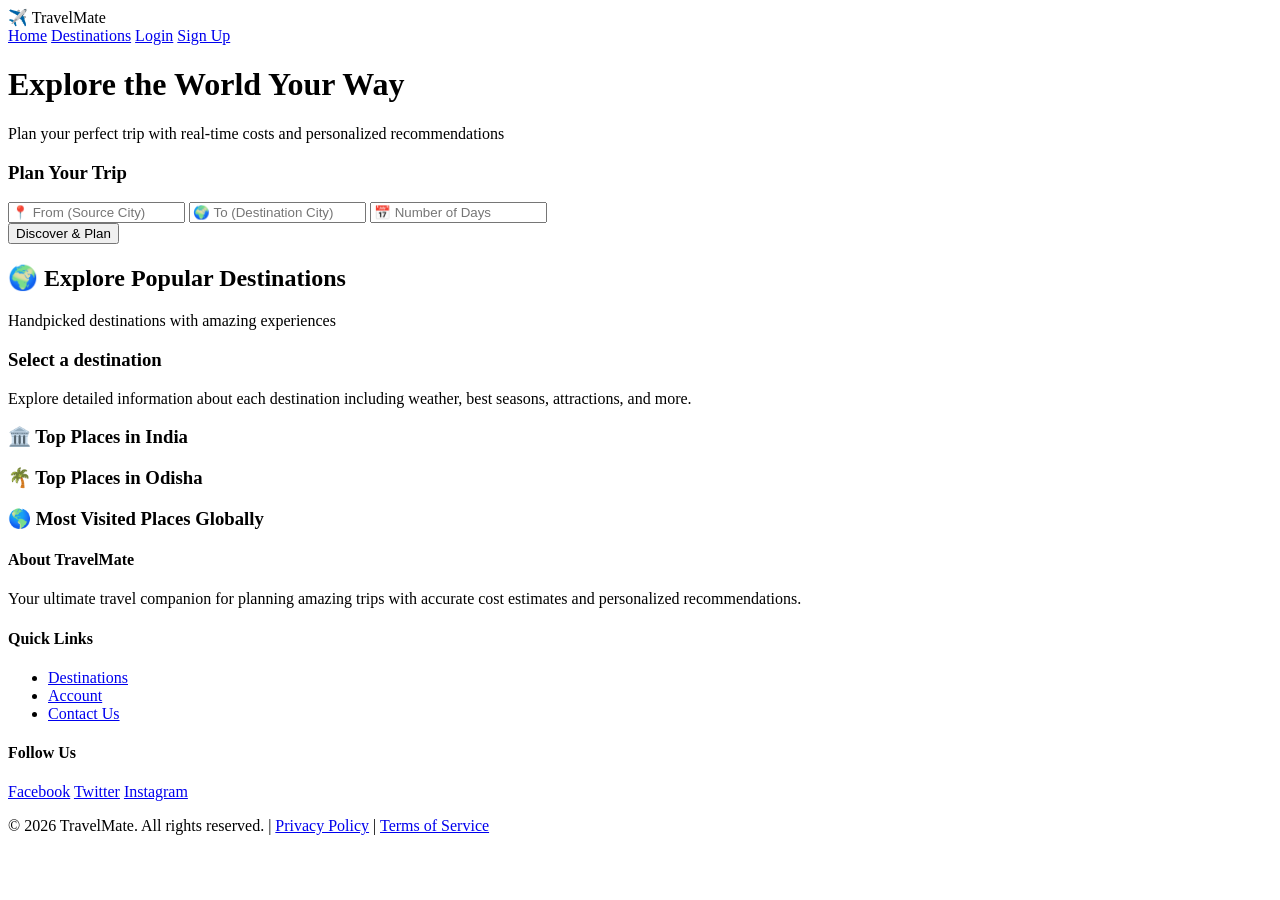
==== index.html @ 3a9f9148 "Saving local changes" ====
<!DOCTYPE html>
<html lang="en">
<head>
    <meta charset="UTF-8">
    <meta name="viewport" content="width=device-width, initial-scale=1.0">
    <title>TravelMate - Discover Your Next Adventure</title>
    <link href="https://fonts.googleapis.com/css2?family=Poppins:wght@300;400;500;600;700&family=Playfair+Display:wght@700&display=swap" rel="stylesheet">
    <link rel="stylesheet" href="static/style.css">
</head>

<body>
<!-- Navigation Bar -->
<nav class="navbar">
    <div class="nav-container">
        <div class="nav-brand">✈️ TravelMate</div>
        <div class="nav-links">
            <a href="index.html" class="nav-link active">Home</a>
            <a href="#destinations" class="nav-link">Destinations</a>
            <a href="login.html" class="nav-link">Login</a>
            <a href="signup.html" class="nav-link signup-btn">Sign Up</a>
        </div>
    </div>
</nav>

<!-- Hero Section with Plan Trip -->
<div class="hero-section">
    <div class="hero-overlay"></div>
    <div class="hero-content">
        <h1 class="hero-title">Explore the World Your Way</h1>
        <p class="hero-subtitle">Plan your perfect trip with real-time costs and personalized recommendations</p>
        
        <div class="plan-trip-card">
            <h3>Plan Your Trip</h3>
            <div class="form-group">
                <input type="text" id="source" placeholder="📍 From (Source City)" class="form-input">
                <input type="text" id="destination" placeholder="🌍 To (Destination City)" class="form-input">
                <input type="number" id="days" min="1" placeholder="📅 Number of Days" class="form-input">
            </div>
            <button type="button" onclick="planTrip()" class="btn btn-primary">Discover & Plan</button>
        </div>
    </div>
</div>

<!-- Destinations Section -->
<div class="destinations-section" id="destinations">
    <div class="section-header">
        <h2 class="section-title">🌍 Explore Popular Destinations</h2>
        <p class="section-subtitle">Handpicked destinations with amazing experiences</p>
    </div>

    <div class="places-wrapper">
        <div class="place-details-panel">
            <h3 id="detail-title">Select a destination</h3>
            <div id="detail-image-container">
                <img id="detail-image" src="" alt="Place Image" style="display:none;">
            </div>
            <div id="detail-description" class="detail-text">
                <p>Explore detailed information about each destination including weather, best seasons, attractions, and more.</p>
            </div>
        </div>
        
        <div class="places-section">
            <div class="category-section">
                <h3>🏛️ Top Places in India</h3>
                <div id="india-container" class="places-grid"></div>
            </div>
            
            <div class="category-section">
                <h3>🌴 Top Places in Odisha</h3>
                <div id="odisha-container" class="places-grid"></div>
            </div>
            
            <div class="category-section">
                <h3>🌎 Most Visited Places Globally</h3>
                <div id="global-container" class="places-grid"></div>
            </div>
        </div>
    </div>
</div>

<!-- Footer -->
<footer class="footer">
    <div class="footer-content">
        <div class="footer-section">
            <h4>About TravelMate</h4>
            <p>Your ultimate travel companion for planning amazing trips with accurate cost estimates and personalized recommendations.</p>
        </div>
        <div class="footer-section">
            <h4>Quick Links</h4>
            <ul>
                <li><a href="#destinations">Destinations</a></li>
                <li><a href="login.html">Account</a></li>
                <li><a href="#">Contact Us</a></li>
            </ul>
        </div>
        <div class="footer-section">
            <h4>Follow Us</h4>
            <div class="social-links">
                <a href="#" class="social-link">Facebook</a>
                <a href="#" class="social-link">Twitter</a>
                <a href="#" class="social-link">Instagram</a>
            </div>
        </div>
    </div>
    <div class="footer-bottom">
        <p>&copy; 2026 TravelMate. All rights reserved. | <a href="#">Privacy Policy</a> | <a href="#">Terms of Service</a></p>
    </div>
</footer>

<script>
function planTrip() {
    const destinationInput = document.getElementById("destination");
    const daysInput = document.getElementById("days");

    const destination = destinationInput.value.trim();
    const days = parseInt(daysInput.value, 10);
    const source = document.getElementById("source").value.trim();

    if (source.length < 3) {
    alert("Please enter a valid source city");
    return;
   }

    // Validation
    if (destination.length < 3) {
        alert("Please enter a valid destination name");
        return;
    }

    if (!isNaN(destination)) {
        alert("Destination cannot be only numbers");
        return;
    }

    if (!/^[a-zA-Z\s]+$/.test(destination)) {
        alert("Destination should contain only letters");
        return;
    }

    if (isNaN(days) || days < 1) {
        alert("Number of days must be at least 1");
        return;
    }
    if (!source || !destination || !days) {
        alert("Please fill all fields");
        return;
    }

    // ✅ SAVE TRIP FIRST (MOST IMPORTANT)
    localStorage.setItem("trip", JSON.stringify({
        source: source,
        destination: destination,
        days: days
    }));

    // ✅ SEND BOTH SOURCE & DESTINATION
    fetch("http://127.0.0.1:5000/api/trip-details", {
        method: "POST",
        headers: { "Content-Type": "application/json" },
        body: JSON.stringify({
            source: source,
            destination: destination
        })
    })
    .then(res => res.json())
    .then(res => {
        if (!res.success) {
            alert(res.message);
            return;
        }

        localStorage.setItem("mapData", JSON.stringify(res.data));
        window.location.href = "results.html";
    })
    .catch(() => alert("Backend not reachable"));
}
</script>

<script src="static/places.js"></script>

</body>
</html>
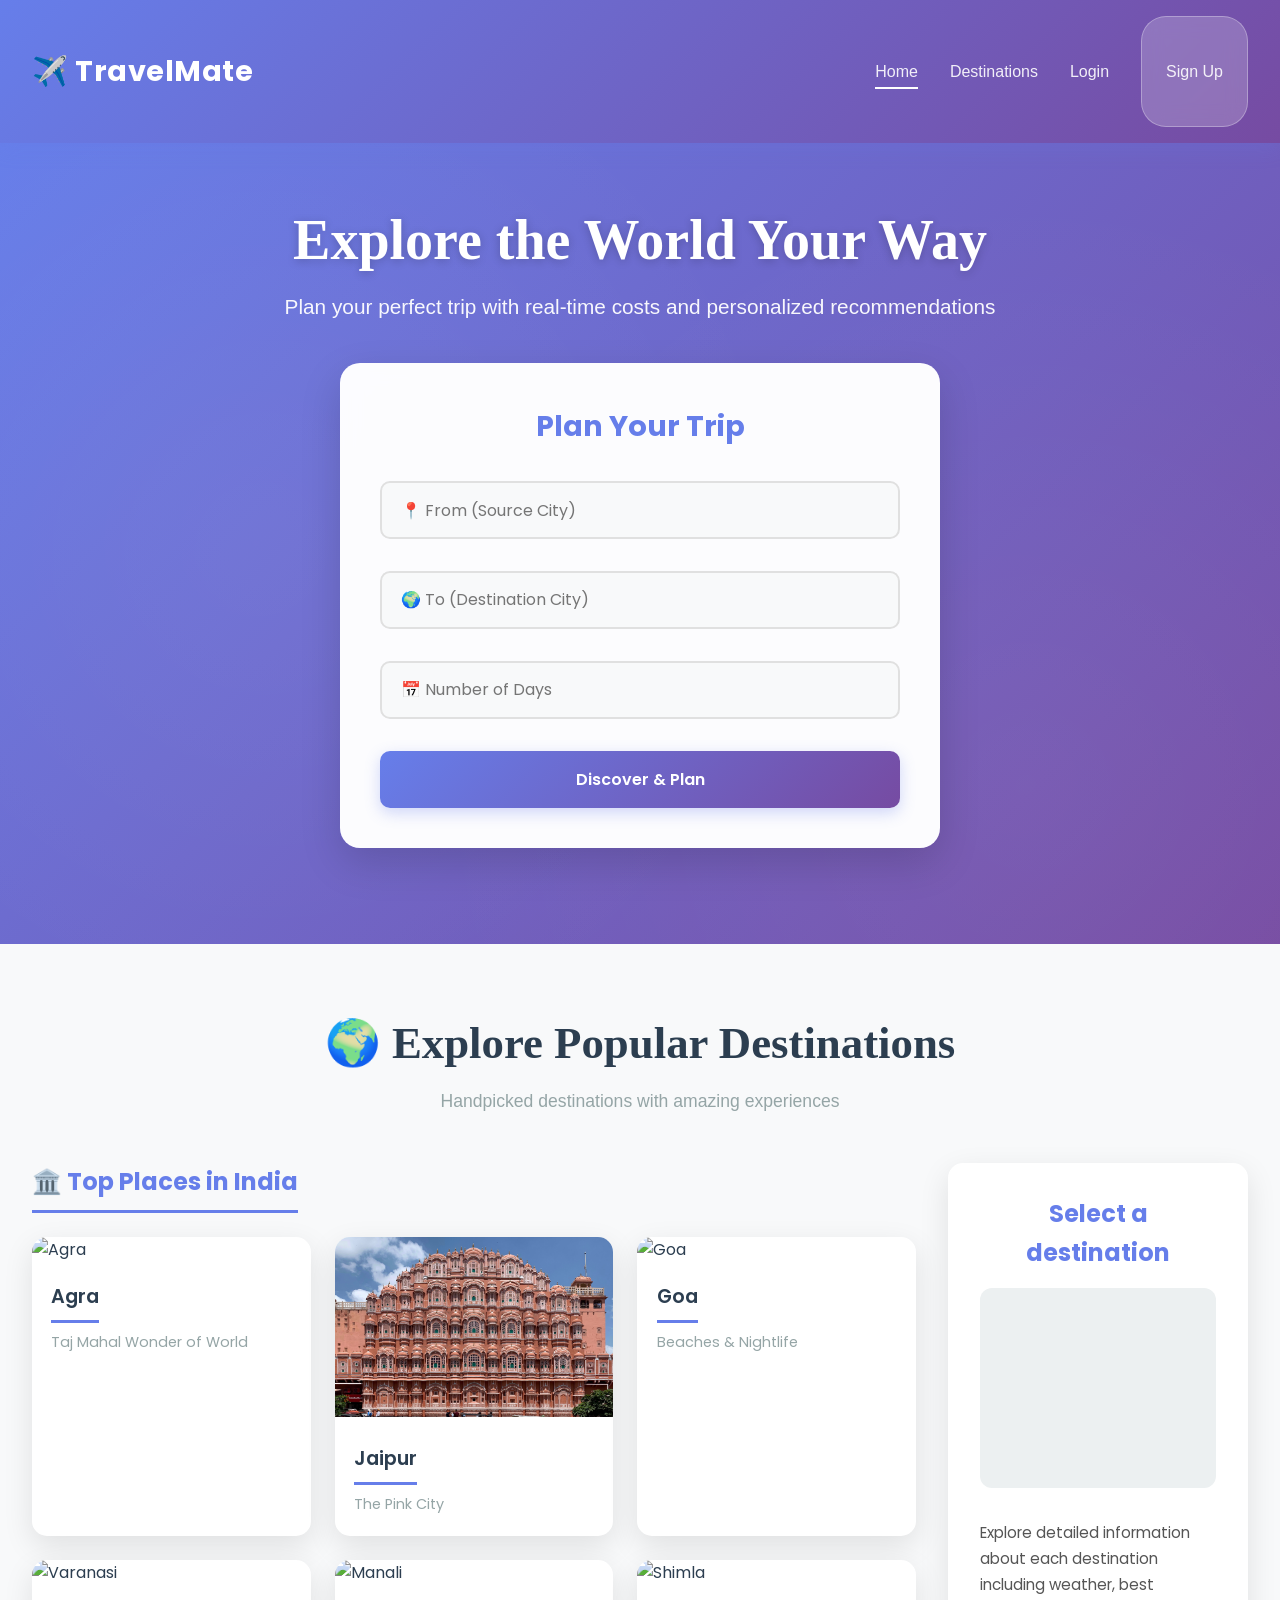
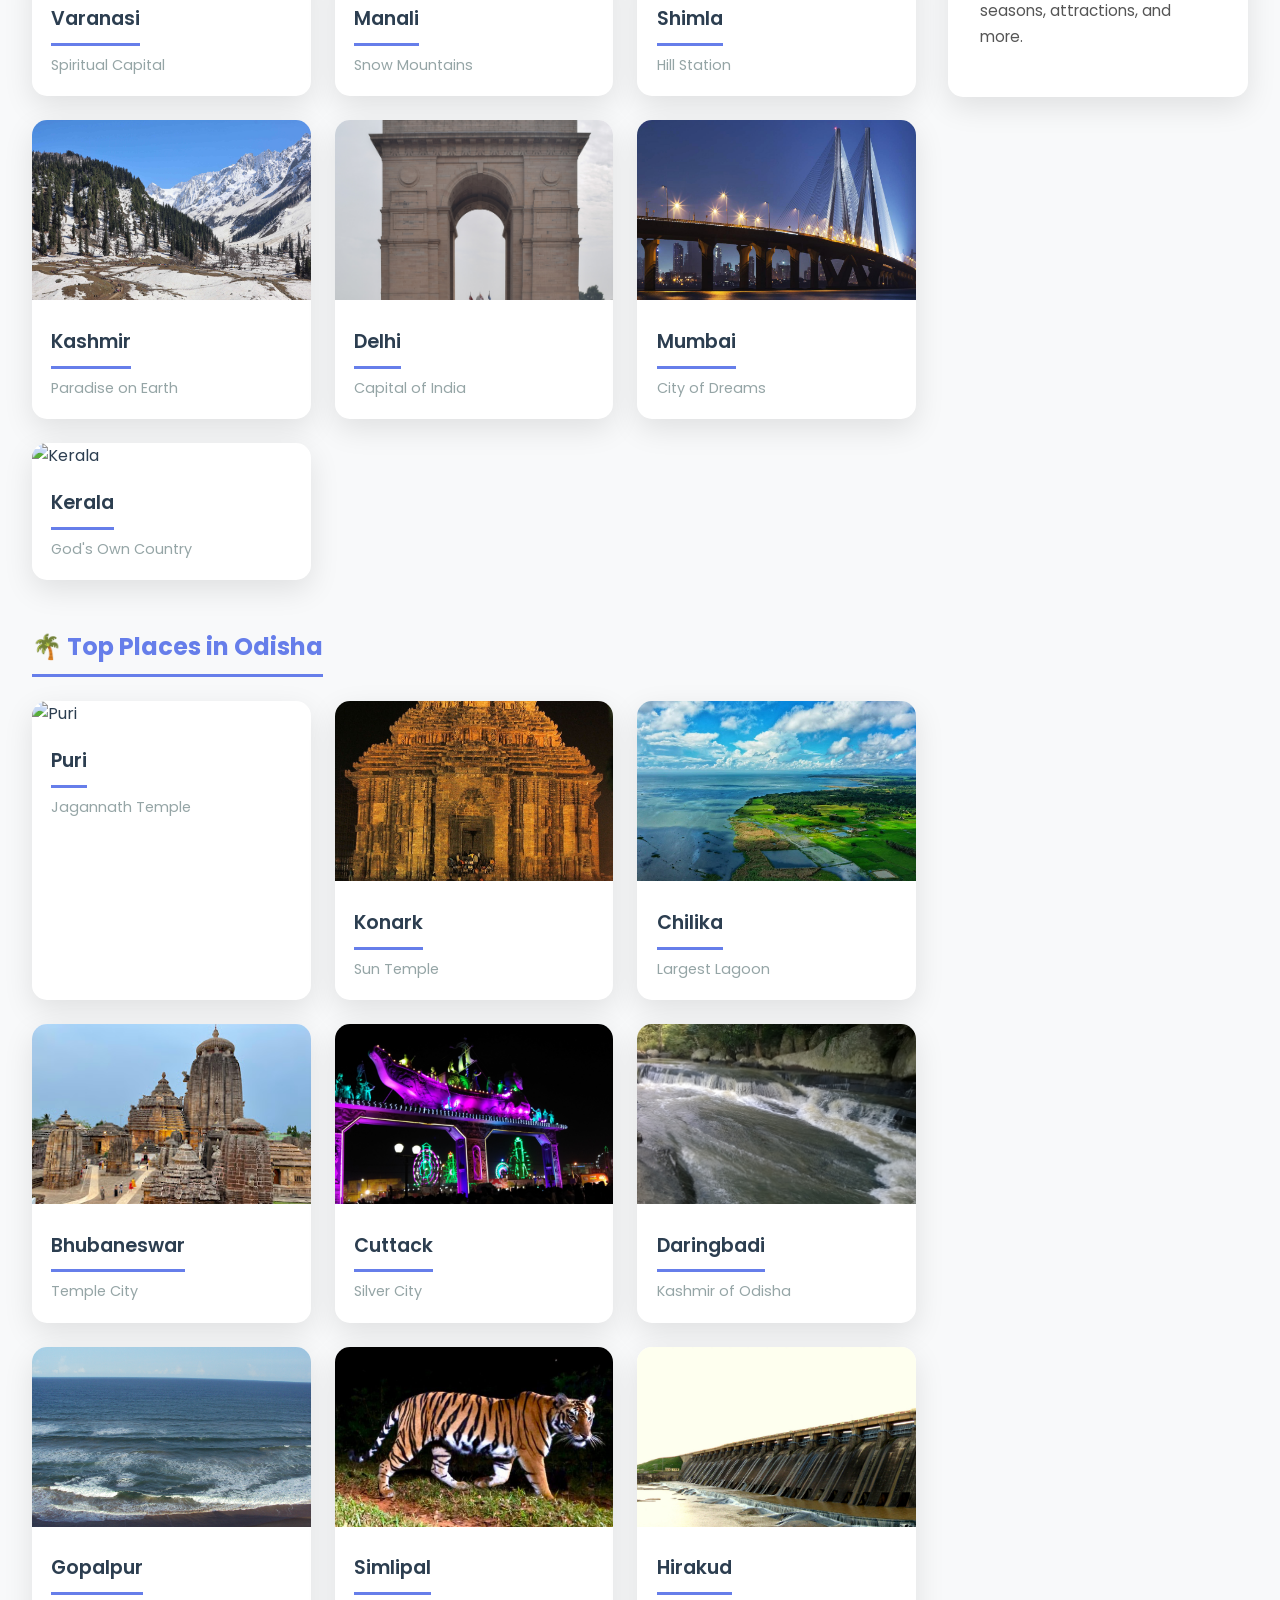
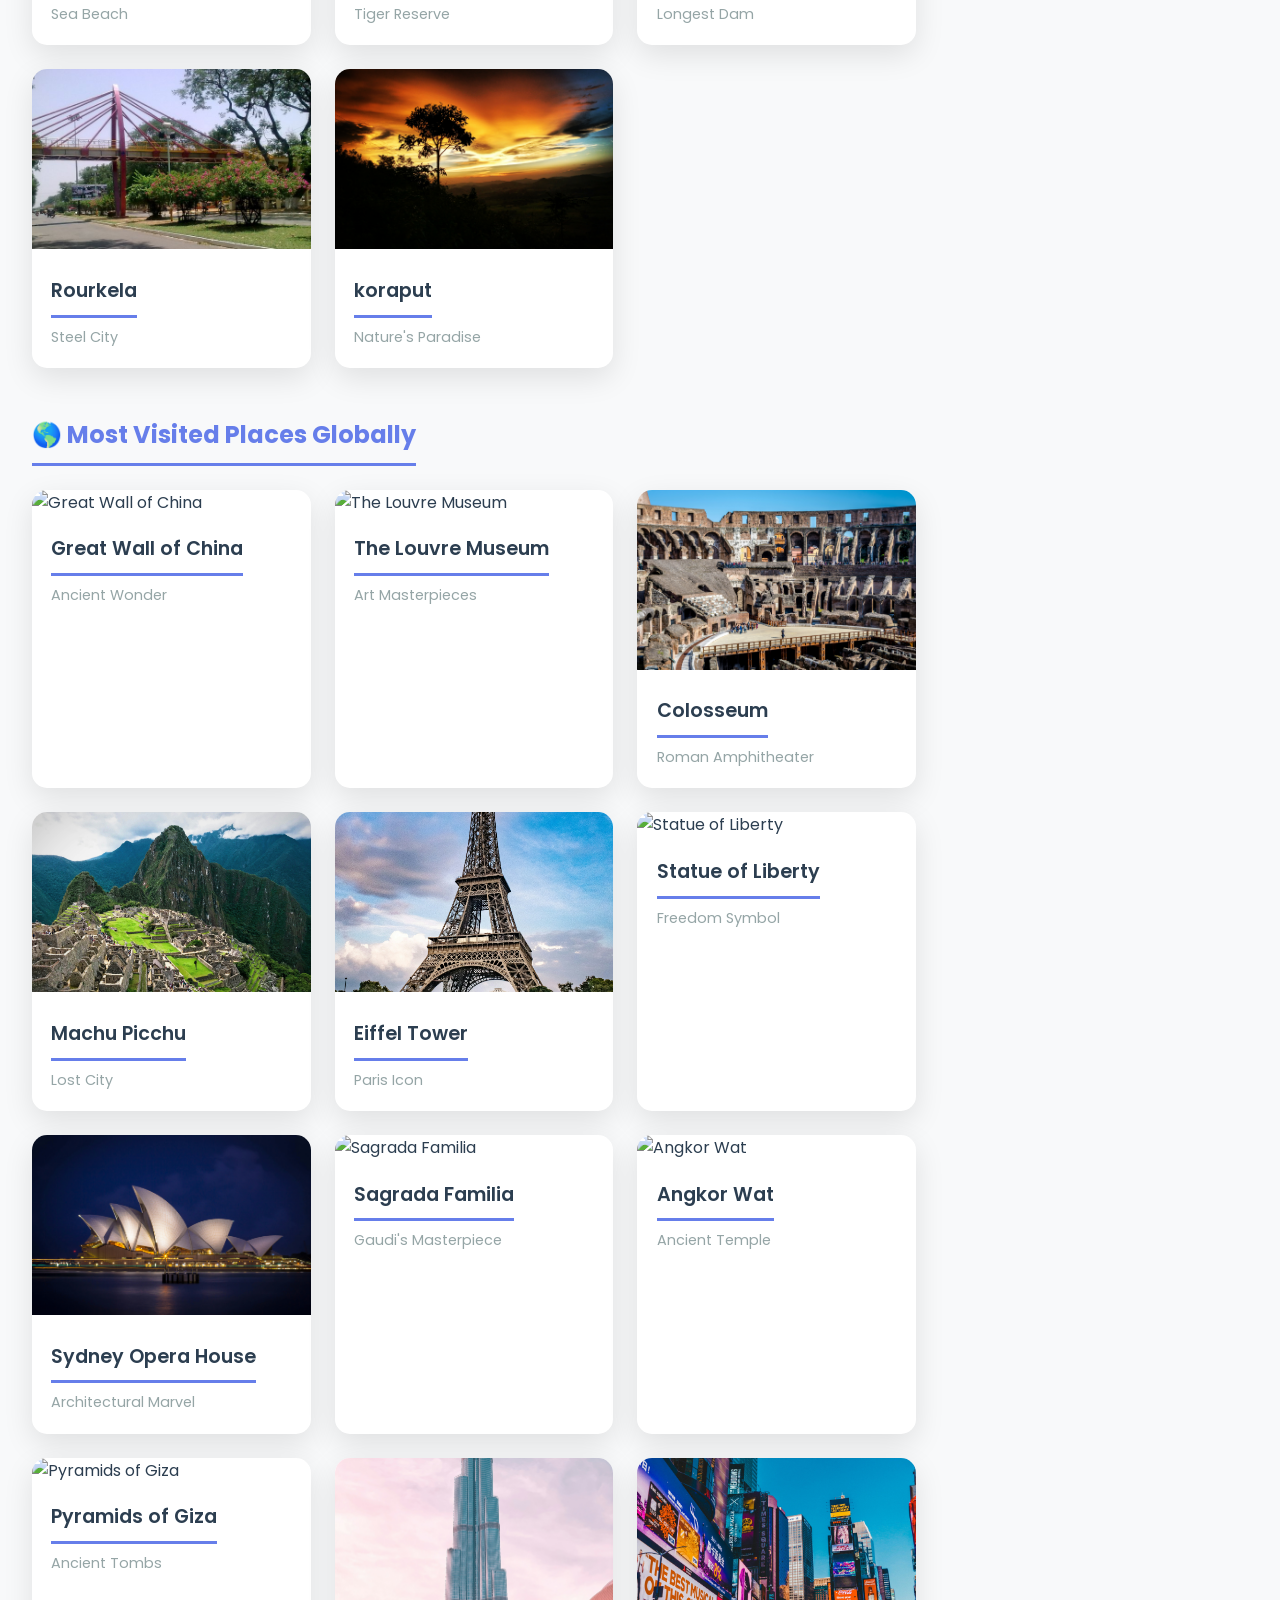
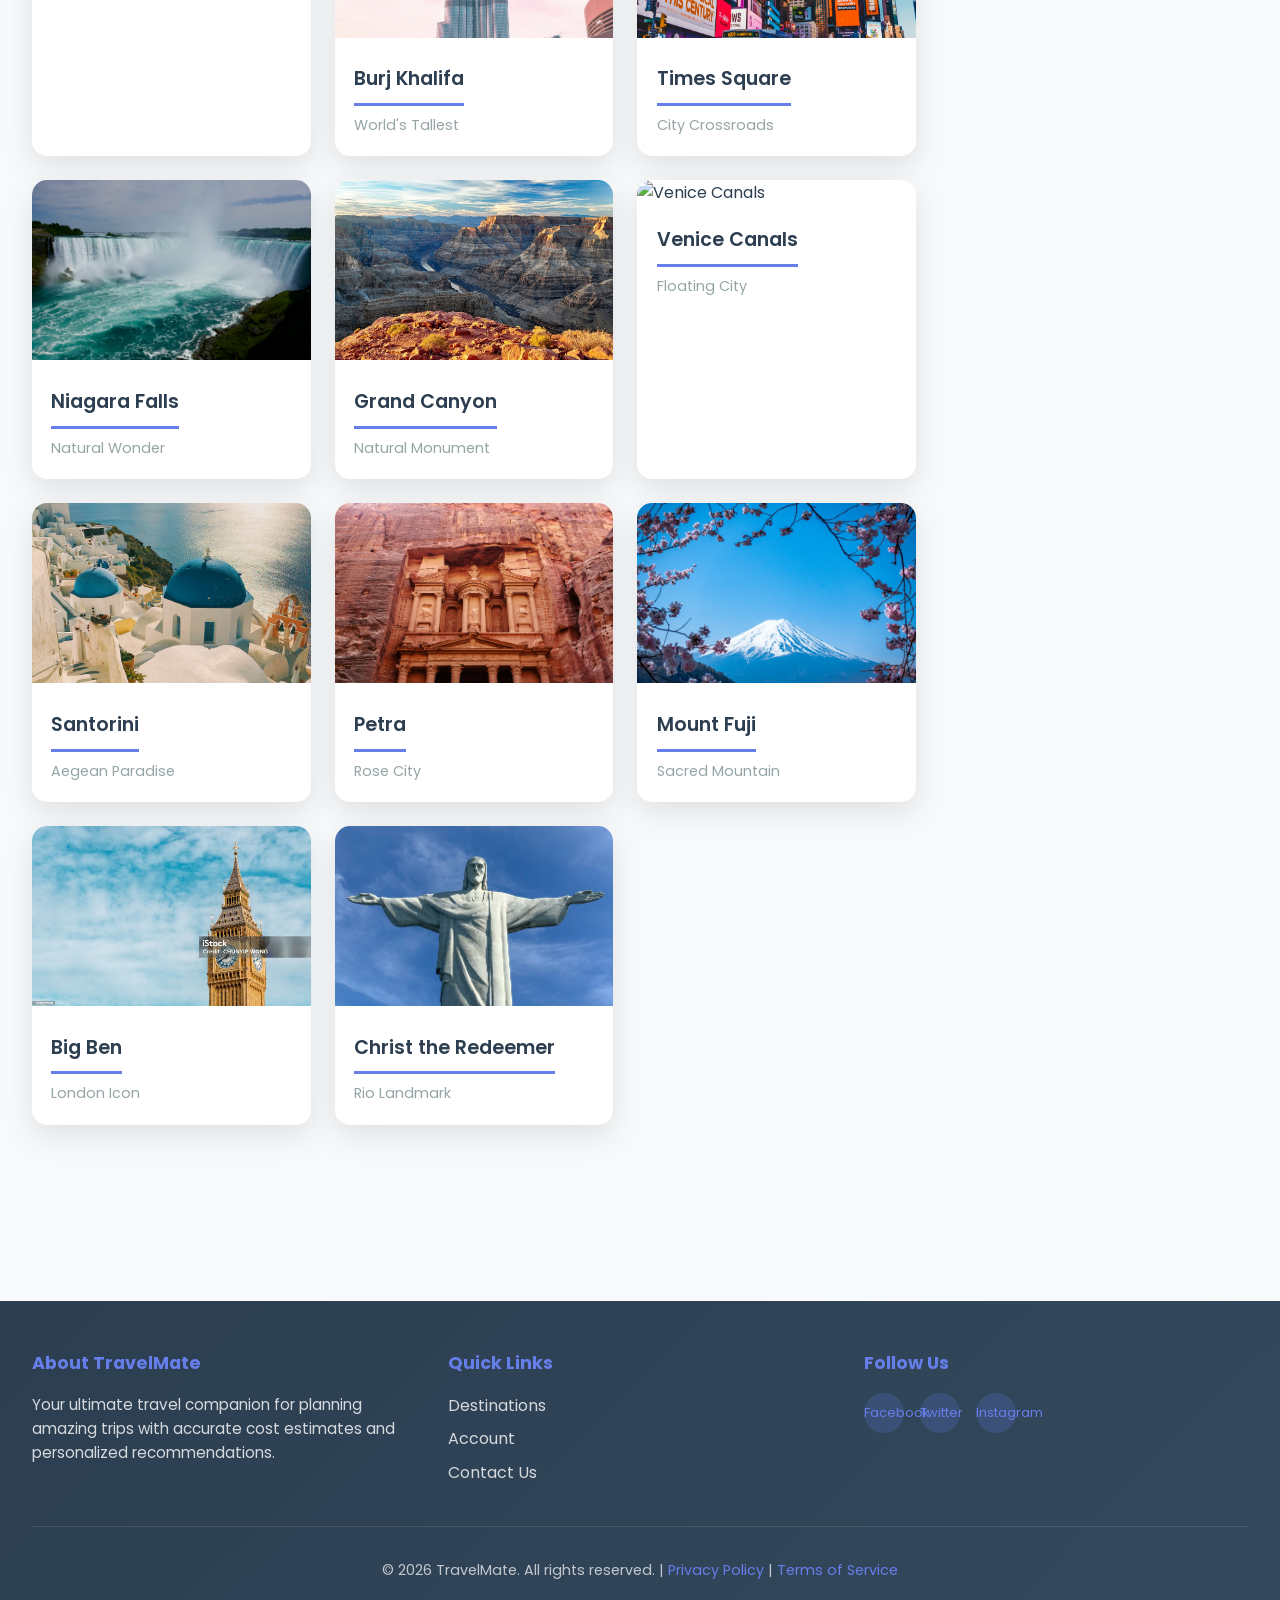
==== commit 4a0e4c9d: "Update API endpoint to use production URL" ====
--- a/index.html
+++ b/index.html
@@ -154,25 +154,26 @@
     }));
 
     // ✅ SEND BOTH SOURCE & DESTINATION
-    fetch("http://127.0.0.1:5000/api/trip-details", {
-        method: "POST",
-        headers: { "Content-Type": "application/json" },
-        body: JSON.stringify({
-            source: source,
-            destination: destination
-        })
+    fetch("https://travel-mate098-2.onrender.com/api/trip-details", {
+    method: "POST",
+    headers: { "Content-Type": "application/json" },
+    body: JSON.stringify({
+        source: source,
+        destination: destination,
+        days: days
     })
-    .then(res => res.json())
-    .then(res => {
-        if (!res.success) {
-            alert(res.message);
-            return;
-        }
+})
+.then(res => res.json())
+.then(res => {
+    if (!res.success) {
+        alert(res.message);
+        return;
+    }
 
-        localStorage.setItem("mapData", JSON.stringify(res.data));
-        window.location.href = "results.html";
-    })
-    .catch(() => alert("Backend not reachable"));
+    localStorage.setItem("mapData", JSON.stringify(res.data));
+    window.location.href = "results.html";
+})
+.catch(() => alert("Backend not reachable"));
 }
 </script>
 
--- a/static/style.css
+++ b/static/style.css
@@ -0,0 +1,1155 @@
+/* LOADING SCREEN */
+
+#loader{
+    position:fixed;
+    top:0;
+    left:0;
+    width:100%;
+    height:100%;
+    background:linear-gradient(135deg,#667eea,#764ba2);
+    display:flex;
+    flex-direction:column;
+    align-items:center;
+    justify-content:center;
+    z-index:9999;
+    color:white;
+    font-family:'Poppins',sans-serif;
+}
+
+#loader h2{
+    margin-top:20px;
+    font-size:28px;
+}
+
+.plane{
+    font-size:60px;
+    animation: fly 1.5s infinite ease-in-out;
+}
+
+@keyframes fly{
+    0%{transform:translateY(0)}
+    50%{transform:translateY(-20px)}
+    100%{transform:translateY(0)}
+}
+
+
+
+
+
+
+
+
+
+
+
+/* ==================== GLOBAL STYLES ==================== */
+* {
+    margin: 0;
+    padding: 0;
+    box-sizing: border-box;
+}
+
+:root {
+    --primary-color: #667eea;
+    --primary-dark: #5568d3;
+    --secondary-color: #764ba2;
+    --success-color: #28a745;
+    --warning-color: #ffc107;
+    --danger-color: #e74c3c;
+    --dark: #2c3e50;
+    --gray: #95a5a6;
+    --light-gray: #ecf0f1;
+    --white: #ffffff;
+    --shadow: 0 10px 30px rgba(0, 0, 0, 0.1);
+    --shadow-hover: 0 15px 40px rgba(0, 0, 0, 0.15);
+}
+
+body {
+    font-family: 'Poppins', sans-serif;
+    background-color: #f8f9fa;
+    color: #2c3e50;
+    line-height: 1.6;
+    overflow-x: hidden;
+}
+
+html {
+    scroll-behavior: smooth;
+}
+
+/* ==================== NAVIGATION BAR ==================== */
+.navbar {
+    background: linear-gradient(135deg, #667eea 0%, #764ba2 100%);
+    padding: 1rem 0;
+    position: sticky;
+    top: 0;
+    z-index: 1000;
+    box-shadow: 0 5px 20px rgba(102, 126, 234, 0.2);
+}
+
+.nav-container {
+    max-width: 1400px;
+    margin: 0 auto;
+    padding: 0 2rem;
+    display: flex;
+    justify-content: space-between;
+    align-items: center;
+}
+
+.nav-brand {
+    font-size: 1.8rem;
+    font-weight: 700;
+    color: white;
+    letter-spacing: 0.5px;
+}
+
+.nav-links {
+    display: flex;
+    gap: 2rem;
+    align-items: center;
+}
+
+.nav-link {
+    color: rgba(255, 255, 255, 0.9);
+    text-decoration: none;
+    font-weight: 500;
+    transition: all 0.3s ease;
+    position: relative;
+}
+
+.nav-link:hover {
+    color: white;
+    transform: translateY(-2px);
+}
+
+.nav-link.active::after {
+    content: '';
+    position: absolute;
+    bottom: -5px;
+    left: 0;
+    right: 0;
+    height: 2px;
+    background: white;
+}
+
+.signup-btn {
+    background: rgba(255, 255, 255, 0.2);
+    padding: 2.6rem 1.5rem;
+    border-radius: 25px;
+    border: 1px solid rgba(255, 255, 255, 0.3);
+    backdrop-filter: blur(10px);
+}
+
+.signup-btn:hover {
+    background: rgba(255, 255, 255, 0.3);
+}
+
+/* ==================== HERO SECTION ==================== */
+.hero-section {
+    background: linear-gradient(135deg, #667eea 0%, #764ba2 100%);
+    min-height: 600px;
+    display: flex;
+    align-items: center;
+    justify-content: center;
+    position: relative;
+    overflow: hidden;
+    color: white;
+    padding: 4rem 2rem;
+}
+
+.hero-overlay {
+    position: absolute;
+    top: 0;
+    left: 0;
+    right: 0;
+    bottom: 0;
+    background: 
+        radial-gradient(circle at 20% 50%, rgba(255, 255, 255, 0.05) 0%, transparent 50%),
+        radial-gradient(circle at 80% 80%, rgba(255, 255, 255, 0.05) 0%, transparent 50%);
+    pointer-events: none;
+}
+
+.hero-content {
+    text-align: center;
+    max-width: 900px;
+    z-index: 2;
+    animation: fadeInUp 0.8s ease;
+}
+
+@keyframes fadeInUp {
+    from {
+        opacity: 0;
+        transform: translateY(30px);
+    }
+    to {
+        opacity: 1;
+        transform: translateY(0);
+    }
+}
+
+.hero-title {
+    font-family: 'Playfair Display', serif;
+    font-size: 3.5rem;
+    font-weight: 700;
+    margin-bottom: 1rem;
+    text-shadow: 0 2px 10px rgba(0, 0, 0, 0.2);
+    line-height: 1.2;
+}
+
+.hero-subtitle {
+    font-size: 1.3rem;
+    margin-bottom: 2.5rem;
+    opacity: 0.95;
+    font-weight: 300;
+}
+
+/* ==================== PLAN TRIP CARD ==================== */
+.plan-trip-card {
+    background: rgba(255, 255, 255, 0.98);
+    backdrop-filter: blur(10px);
+    border-radius: 20px;
+    padding: 2.5rem;
+    box-shadow: var(--shadow-hover);
+    max-width: 600px;
+    margin: 2rem auto;
+    animation: slideUp 0.6s ease 0.2s both;
+}
+
+@keyframes slideUp {
+    from {
+        opacity: 0;
+        transform: translateY(20px);
+    }
+    to {
+        opacity: 1;
+        transform: translateY(0);
+    }
+}
+
+.plan-trip-card h3 {
+    color: var(--primary-color);
+    font-size: 1.8rem;
+    margin-bottom: 1.5rem;
+    text-align: center;
+}
+
+.form-group {
+    display: flex;
+    flex-direction: column;
+    gap: 1rem;
+    margin-bottom: 1.5rem;
+}
+
+.form-input {
+    width: 100%;
+    padding: 0.9rem 1.2rem;
+    border: 2px solid #e0e0e0;
+    border-radius: 10px;
+    font-size: 1rem;
+    font-family: 'Poppins', sans-serif;
+    transition: all 0.3s ease;
+    background: #f8f9fa;
+}
+
+.form-input:focus {
+    outline: none;
+    border-color: var(--primary-color);
+    background: white;
+    box-shadow: 0 0 0 3px rgba(102, 126, 234, 0.1);
+}
+
+/* ==================== BUTTONS ==================== */
+.btn {
+    padding: 1rem 2rem;
+    border: none;
+    border-radius: 10px;
+    font-size: 1rem;
+    font-weight: 600;
+    cursor: pointer;
+    transition: all 0.3s ease;
+    font-family: 'Poppins', sans-serif;
+    display: inline-block;
+    text-decoration: none;
+    text-align: center;
+    width: 100%;
+}
+
+.btn-primary {
+    background: linear-gradient(135deg, var(--primary-color) 0%, var(--secondary-color) 100%);
+    color: white;
+    box-shadow: 0 5px 15px rgba(102, 126, 234, 0.3);
+}
+
+.btn-primary:hover {
+    transform: translateY(-3px);
+    box-shadow: 0 10px 25px rgba(102, 126, 234, 0.4);
+}
+
+.btn-primary:active {
+    transform: translateY(-1px);
+}
+
+.btn-secondary {
+    background: white;
+    color: var(--primary-color);
+    border: 2px solid var(--primary-color);
+}
+
+.btn-secondary:hover {
+    background: var(--primary-color);
+    color: white;
+}
+
+/* ==================== DESTINATIONS SECTION ==================== */
+.destinations-section {
+    max-width: 1400px;
+    margin: 0 auto;
+    padding: 4rem 2rem;
+}
+
+.section-header {
+    text-align: center;
+    margin-bottom: 3rem;
+}
+
+.section-title {
+    font-family: 'Playfair Display', serif;
+    font-size: 2.8rem;
+    color: var(--dark);
+    margin-bottom: 0.5rem;
+}
+
+.section-subtitle {
+    font-size: 1.1rem;
+    color: var(--gray);
+    font-weight: 300;
+}
+
+.places-wrapper {
+    display: flex;
+    gap: 2rem;
+    flex-direction: row-reverse;
+}
+
+.places-section {
+    flex: 1;
+}
+
+.category-section {
+    margin-bottom: 3rem;
+}
+
+.category-section h3 {
+    color: var(--primary-color);
+    font-size: 1.5rem;
+    margin-bottom: 1.5rem;
+    padding-bottom: 0.5rem;
+    border-bottom: 3px solid var(--primary-color);
+    display: inline-block;
+}
+
+/* ==================== PLACES GRID ==================== */
+.places-grid {
+    display: grid;
+    grid-template-columns: repeat(auto-fill, minmax(250px, 1fr));
+    gap: 1.5rem;
+    margin-bottom: 2rem;
+}
+
+.place-card {
+    background: white;
+    border-radius: 15px;
+    overflow: hidden;
+    cursor: pointer;
+    box-shadow: var(--shadow);
+    transition: all 0.3s ease;
+    transform: translateZ(0);
+    position: relative;
+}
+
+.place-card:hover {
+    transform: translateY(-8px) scale(1.02);
+    box-shadow: var(--shadow-hover);
+}
+
+.place-card img {
+    width: 100%;
+    height: 180px;
+    object-fit: cover;
+    transition: transform 0.3s ease;
+}
+
+.place-card:hover img {
+    transform: scale(1.1);
+}
+
+.place-info {
+    padding: 1.2rem;
+}
+
+.place-info h3 {
+    margin: 0;
+    font-size: 1.2rem;
+    color: var(--dark);
+    font-weight: 600;
+}
+
+.place-info p {
+    margin: 0.5rem 0 0;
+    color: var(--gray);
+    font-size: 0.9rem;
+}
+
+.place-card.active {
+    border: 3px solid var(--primary-color);
+    box-shadow: 0 0 0 4px rgba(102, 126, 234, 0.2), var(--shadow-hover);
+}
+
+/* ==================== PLACE DETAILS PANEL ==================== */
+.place-details-panel {
+    flex: 0 0 300px;
+    background: white;
+    border-radius: 15px;
+    padding: 2rem;
+    box-shadow: var(--shadow);
+    height: fit-content;
+    position: sticky;
+    top: 100px;
+}
+
+.place-details-panel h3 {
+    margin-top: 0;
+    color: var(--primary-color);
+    font-size: 1.5rem;
+    text-align: center;
+    margin-bottom: 1rem;
+}
+
+#detail-image-container {
+    width: 100%;
+    height: 200px;
+    margin: 1rem 0;
+    border-radius: 12px;
+    overflow: hidden;
+    background: var(--light-gray);
+}
+
+#detail-image {
+    width: 100%;
+    height: 100%;
+    object-fit: cover;
+}
+
+.detail-text {
+    color: #555;
+    line-height: 1.7;
+    font-size: 0.95rem;
+    max-height: 350px;
+    overflow-y: auto;
+}
+
+.detail-text p {
+    margin: 1rem 0;
+}
+
+/* ==================== FORM STYLING ==================== */
+input, select, button {
+    font-family: 'Poppins', sans-serif;
+}
+
+input, select {
+    padding: 0.9rem 1.2rem;
+    border: 2px solid #e0e0e0;
+    border-radius: 10px;
+    font-size: 0.95rem;
+    transition: all 0.3s ease;
+    background: white;
+    width: 100%;
+    margin: 0.5rem 0;
+}
+
+input:focus, select:focus {
+    outline: none;
+    border-color: var(--primary-color);
+    box-shadow: 0 0 0 3px rgba(102, 126, 234, 0.1);
+}
+
+/* ==================== ACCOMMODATION SELECTOR ==================== */
+.accommodation-selector {
+    background: linear-gradient(135deg, rgba(102, 126, 234, 0.08), rgba(118, 75, 162, 0.08));
+    padding: 2rem;
+    border-radius: 15px;
+    margin: 2rem 0;
+    border: 2px solid rgba(102, 126, 234, 0.2);
+}
+
+.accommodation-selector h3 {
+    margin-top: 0;
+    color: var(--dark);
+    font-size: 1.3rem;
+    margin-bottom: 1.5rem;
+}
+
+.button-group {
+    display: flex;
+    gap: 1rem;
+    flex-wrap: wrap;
+}
+
+.accom-btn {
+    padding: 1rem 1.5rem;
+    border: 2px solid #ddd;
+    border-radius: 10px;
+    background: white;
+    color: var(--dark);
+    font-size: 0.95rem;
+    font-weight: 600;
+    cursor: pointer;
+    transition: all 0.3s ease;
+    flex: 1;
+    min-width: 120px;
+}
+
+.accom-btn:hover {
+    transform: translateY(-2px);
+    box-shadow: 0 5px 15px rgba(0, 0, 0, 0.1);
+}
+
+.accom-btn[data-type="budget"] {
+    border-color: var(--success-color);
+    color: var(--success-color);
+}
+
+.accom-btn[data-type="medium"] {
+    border-color: var(--warning-color);
+    color: var(--warning-color);
+}
+
+.accom-btn[data-type="luxury"] {
+    border-color: var(--danger-color);
+    color: var(--danger-color);
+}
+
+.accom-btn.active {
+    transform: translateY(-2px) scale(1.05);
+    box-shadow: 0 8px 20px rgba(0, 0, 0, 0.15);
+}
+
+.accom-btn[data-type="budget"].active {
+    background: var(--success-color);
+    color: white;
+    border-color: var(--success-color);
+}
+
+.accom-btn[data-type="medium"].active {
+    background: var(--warning-color);
+    color: white;
+    border-color: var(--warning-color);
+}
+
+.accom-btn[data-type="luxury"].active {
+    background: var(--danger-color);
+    color: white;
+    border-color: var(--danger-color);
+}
+
+/* ==================== TRIP DATA ==================== */
+#tripData {
+    background: linear-gradient(135deg, rgba(102, 126, 234, 0.08), rgba(118, 75, 162, 0.08));
+    border-left: 5px solid var(--primary-color);
+    padding: 2rem;
+    border-radius: 12px;
+    margin: 2rem 0;
+    line-height: 1.8;
+    font-size: 0.95rem;
+    color: var(--dark);
+}
+
+#tripData b {
+    color: var(--primary-color);
+    font-weight: 600;
+}
+
+#tripData hr {
+    border: none;
+    border-top: 1px solid rgba(0, 0, 0, 0.1);
+    margin: 1.5rem 0;
+}
+
+/* ==================== COST CATEGORY CARDS ==================== */
+.cost-category {
+    background: white;
+    border: 2px solid #e0e0e0;
+    border-radius: 12px;
+    padding: 1.5rem;
+    margin: 1rem 0;
+    transition: all 0.3s ease;
+}
+
+.cost-category:hover {
+    border-color: var(--primary-color);
+    box-shadow: var(--shadow);
+}
+
+.cost-category.budget {
+    border-left: 5px solid var(--success-color);
+}
+
+.cost-category.medium {
+    border-left: 5px solid var(--warning-color);
+}
+
+.cost-category.luxury {
+    border-left: 5px solid var(--danger-color);
+}
+
+/* ==================== HOTEL CARDS ==================== */
+.hotel-card {
+    background: white;
+    padding: 1.5rem;
+    margin: 1rem 0;
+    border-radius: 12px;
+    box-shadow: var(--shadow);
+    transition: all 0.3s ease;
+}
+
+.hotel-card:hover {
+    box-shadow: var(--shadow-hover);
+    transform: translateY(-3px);
+}
+
+.book-hotel-btn {
+    margin-top: 1rem;
+    padding: 0.8rem 1.2rem;
+    border: none;
+    background: linear-gradient(135deg, var(--warning-color) 0%, #ff9800 100%);
+    color: white;
+    border-radius: 8px;
+    cursor: pointer;
+    font-weight: 600;
+    transition: all 0.3s ease;
+    width: 100%;
+}
+
+.book-hotel-btn:hover {
+    transform: translateY(-2px);
+    box-shadow: 0 5px 15px rgba(255, 165, 0, 0.3);
+}
+
+/* ==================== BOOKING BUTTONS ==================== */
+.book-btn {
+    display: flex;
+    align-items: center;
+    gap: 0.8rem;
+    padding: 0.9rem 1.2rem;
+    border-radius: 10px;
+    color: white;
+    border: none;
+    cursor: pointer;
+    font-weight: 600;
+    transition: all 0.3s ease;
+    box-shadow: 0 4px 15px rgba(0, 0, 0, 0.2);
+}
+
+.book-btn img {
+    width: 24px;
+    height: 24px;
+}
+
+.irctc {
+    background: linear-gradient(135deg, #003366 0%, #2d5f96 100%);
+}
+
+.redbus {
+    background: linear-gradient(135deg, #1a1a1a 0%, #404040 100%);
+}
+
+.ixigo {
+    background: linear-gradient(135deg, #ff6f00 0%, #ff9500 100%);
+}
+
+.book-btn:hover {
+    transform: translateY(-4px);
+    box-shadow: 0 8px 25px rgba(0, 0, 0, 0.25);
+}
+
+.book-btn:active {
+    transform: translateY(-1px);
+}
+
+/* ==================== LOGIN & SIGNUP STYLING ==================== */
+body.login-page {
+    background:
+        linear-gradient(135deg, rgba(102, 126, 234, 0.8), rgba(118, 75, 162, 0.8)),
+        url("/static/images/mountain.jpg.png");
+        body.login-page {
+    display: flex;
+    justify-content: center;
+    align-items: center;
+    min-height: 100vh;
+}
+
+body.login-page .container {
+    width: 100%;
+    max-width: 450px;
+    padding: 3rem;
+    border-radius: 20px;
+    background: white;
+    box-shadow: 0 20px 40px rgba(0,0,0,0.08);
+}    
+}
+
+
+
+@keyframes popIn {
+    from {
+        opacity: 0;
+        transform: scale(0.95);
+    }
+    to {
+        opacity: 1;
+        transform: scale(1);
+    }
+}
+
+body.login-page .container h2 {
+    color: var(--primary-color);
+    margin-bottom: 2rem;
+    font-size: 1.8rem;
+    text-align: center;
+}
+
+body.login-page input {
+    background: #f8f9fa;
+    border: 2px solid #e0e0e0;
+    color: var(--dark);
+    width: 100%;
+    padding: 0.9rem 1.2rem;
+    margin: 0.8rem 0;
+    border-radius: 10px;
+    font-size: 0.95rem;
+}
+
+body.login-page input::placeholder {
+    color: #bbb;
+}
+
+body.login-page input:focus {
+    outline: none;
+    border-color: var(--primary-color);
+    background: white;
+    box-shadow: 0 0 0 3px rgba(102, 126, 234, 0.1);
+}
+
+body.login-page button {
+    background: linear-gradient(135deg, var(--primary-color) 0%, var(--secondary-color) 100%);
+    color: white;
+    margin-top: 1rem;
+    width: 100%;
+    padding: 1rem;
+    border: none;
+    border-radius: 10px;
+    font-weight: 600;
+    cursor: pointer;
+}
+
+body.login-page button:hover {
+    transform: translateY(-2px);
+    box-shadow: 0 10px 25px rgba(102, 126, 234, 0.3);
+}
+
+body.login-page p {
+    color: #666;
+    margin: 1.5rem 0;
+    text-align: center;
+}
+
+body.login-page a {
+    color: var(--primary-color);
+    text-decoration: none;
+    font-weight: 600;
+}
+
+body.login-page a:hover {
+    text-decoration: underline;
+}
+
+body.login-page select {
+    width: 100%;
+    padding: 0.9rem 1.2rem;
+    margin: 0.8rem 0;
+    border: 2px solid #e0e0e0;
+    border-radius: 10px;
+    background: #f8f9fa;
+    color: var(--dark);
+}
+
+body.login-page select:focus {
+    outline: none;
+    border-color: var(--primary-color);
+    background: white;
+}
+
+body.login-page small {
+    display: block;
+    color: #888;
+    font-size: 0.85rem;
+    margin: 0.5rem 0 1rem;
+    text-align: center;
+}
+
+/* ==================== RECEIPT STYLING ==================== */
+.receipt-card {
+    background: linear-gradient(135deg, #f8f9fa 0%, #fff 100%);
+    padding: 2rem;
+    border-radius: 12px;
+    border-left: 5px solid var(--primary-color);
+    text-align: left;
+    margin: 2rem 0;
+    box-shadow: var(--shadow);
+}
+
+/* ==================== LOGOUT BUTTON ==================== */
+.logout-container {
+    position: fixed;
+    top: 100px;
+    right: 2rem;
+    z-index: 999;
+}
+
+.logout-btn {
+    background: linear-gradient(135deg, var(--danger-color) 0%, #c82333 100%);
+    color: white;
+    border: none;
+    padding: 0.8rem 1.5rem;
+    border-radius: 25px;
+    font-size: 0.95rem;
+    cursor: pointer;
+    font-weight: 600;
+    transition: all 0.3s ease;
+    box-shadow: 0 4px 15px rgba(231, 76, 60, 0.3);
+}
+
+.logout-btn:hover {
+    transform: translateY(-2px);
+    box-shadow: 0 8px 20px rgba(231, 76, 60, 0.4);
+}
+
+/* ==================== FOOTER ==================== */
+.footer {
+    background: linear-gradient(135deg, #2c3e50 0%, #34495e 100%);
+    color: white;
+    padding: 3rem 2rem 0;
+    margin-top: 4rem;
+}
+
+.footer-content {
+    max-width: 1400px;
+    margin: 0 auto;
+    display: grid;
+    grid-template-columns: repeat(auto-fit, minmax(280px, 1fr));
+    gap: 2rem;
+    padding-bottom: 2rem;
+}
+
+.footer-section h4 {
+    margin-bottom: 1rem;
+    font-size: 1.1rem;
+    color: var(--primary-color);
+}
+
+.footer-section p {
+    color: rgba(255, 255, 255, 0.8);
+    line-height: 1.6;
+    font-size: 0.95rem;
+}
+
+.footer-section ul {
+    list-style: none;
+}
+
+.footer-section ul li {
+    margin: 0.5rem 0;
+}
+
+.footer-section ul a {
+    color: rgba(255, 255, 255, 0.8);
+    text-decoration: none;
+    transition: all 0.3s ease;
+}
+
+.footer-section ul a:hover {
+    color: white;
+    margin-left: 5px;
+}
+
+.social-links {
+    display: flex;
+    gap: 1rem;
+}
+
+.social-link {
+    display: inline-block;
+    width: 40px;
+    height: 40px;
+    background: rgba(102, 126, 234, 0.2);
+    border-radius: 50%;
+    text-align: center;
+    line-height: 40px;
+    color: var(--primary-color);
+    text-decoration: none;
+    transition: all 0.3s ease;
+    font-size: 0.8rem;
+    padding: 0;
+}
+
+.social-link:hover {
+    background: var(--primary-color);
+    color: white;
+    transform: translateY(-3px);
+}
+
+.footer-bottom {
+    text-align: center;
+    padding: 2rem 0;
+    border-top: 1px solid rgba(255, 255, 255, 0.1);
+    color: rgba(255, 255, 255, 0.7);
+    font-size: 0.9rem;
+}
+
+.footer-bottom a {
+    color: var(--primary-color);
+    text-decoration: none;
+}
+
+.footer-bottom a:hover {
+    text-decoration: underline;
+}
+
+/* ==================== RESULTS PAGE ==================== */
+body.results-page {
+    background: #f8f9fa;
+}
+
+body.results-page .container {
+    max-width: 1400px;
+    margin: 0 auto;
+    padding: 2rem;
+}
+
+body.results-page h2 {
+    font-family: 'Playfair Display', serif;
+    font-size: 2.2rem;
+    color: var(--dark);
+    margin-bottom: 1.5rem;
+}
+
+/* ==================== RESPONSIVE DESIGN ==================== */
+@media (max-width: 768px) {
+    .navbar {
+        padding: 0.8rem 0;
+    }
+
+    .nav-container {
+        flex-direction: column;
+        gap: 1rem;
+    }
+
+    .nav-links {
+        gap: 1rem;
+    }
+
+    .hero-title {
+        font-size: 2.2rem;
+    }
+
+    .hero-subtitle {
+        font-size: 1rem;
+    }
+
+    .plan-trip-card {
+        padding: 1.5rem;
+    }
+
+    .places-wrapper {
+        flex-direction: column;
+    }
+
+    .place-details-panel {
+        flex: 1;
+        position: static;
+    }
+
+    .places-grid {
+        grid-template-columns: repeat(auto-fill, minmax(200px, 1fr));
+        gap: 1rem;
+    }
+
+    .section-title {
+        font-size: 2rem;
+    }
+
+    .footer-content {
+        grid-template-columns: 1fr;
+    }
+
+    .logout-container {
+        top: 70px;
+        right: 1rem;
+    }
+
+    .button-group {
+        flex-direction: column;
+    }
+
+    .accom-btn {
+        width: 100%;
+    }
+}
+
+@media (max-width: 480px) {
+    .hero-title {
+        font-size: 1.8rem;
+    }
+
+    .plan-trip-card {
+        padding: 1rem;
+    }
+
+    .places-grid {
+        grid-template-columns: 1fr;
+    }
+
+    body.login-page .container {
+        padding: 1.5rem;
+    }
+
+    .nav-links {
+        flex-wrap: wrap;
+        justify-content: center;
+        gap: 0.5rem;
+    }
+
+    .book-btn {
+        flex-direction: column;
+        padding: 0.7rem;
+    }
+}
+
+/* ==================== SCROLLBAR STYLING ==================== */
+::-webkit-scrollbar {
+    width: 10px;
+}
+
+::-webkit-scrollbar-track {
+    background: #f1f1f1;
+}
+
+::-webkit-scrollbar-thumb {
+    background: var(--primary-color);
+    border-radius: 5px;
+}
+
+::-webkit-scrollbar-thumb:hover {
+    background: var(--primary-dark);
+}
+
+/* ==================== ANIMATIONS ==================== */
+/* ===== PRO LOADER ===== */
+
+/* ===== PREMIUM LOADER ===== */
+
+
+
+/* ===== GLOBE LOADER ===== */
+
+#loader{
+    position:fixed;
+    top:0;
+    left:0;
+    width:100%;
+    height:100%;
+    background:linear-gradient(135deg,#1e3c72,#2a5298);
+    display:flex;
+    align-items:center;
+    justify-content:center;
+    flex-direction:column;
+    z-index:9999;
+    overflow:hidden;
+}
+
+/* 🌍 Globe */
+.globe{
+    width:140px;
+    height:140px;
+    border-radius:50%;
+    background: url('https://upload.wikimedia.org/wikipedia/commons/6/6f/Earth_Eastern_Hemisphere.jpg');
+    background-size:cover;
+    animation: rotateGlobe 8s linear infinite;
+    box-shadow:0 0 40px rgba(0,255,255,0.6);
+}
+
+/* Globe rotation */
+@keyframes rotateGlobe{
+    0%{transform:rotate(0deg)}
+    100%{transform:rotate(360deg)}
+}
+
+/* ✈️ Plane */
+.plane{
+    position:absolute;
+    font-size:40px;
+    animation: fly 2.5s ease-in-out infinite;
+}
+
+@keyframes fly{
+    0%{transform:translateX(-120px) rotate(-10deg)}
+    50%{transform:translateX(120px) rotate(10deg)}
+    100%{transform:translateX(-120px) rotate(-10deg)}
+}
+
+/* Brand */
+.brand{
+    margin-top:30px;
+    font-size:28px;
+    color:white;
+    letter-spacing:3px;
+    animation: fade 2s infinite;
+}
+
+@keyframes fade{
+    0%,100%{opacity:1}
+    50%{opacity:0.4}
+}
+
+@keyframes spin{
+    0%{transform:rotate(0deg)}
+    100%{transform:rotate(360deg)}
+}
+
+/* plane animation */
+.plane{
+    font-size:50px;
+    position:absolute;
+    animation:fly 2.5s ease-in-out infinite;
+}
+
+@keyframes fly{
+    0%{transform:translateX(-120px) rotate(-10deg)}
+    50%{transform:translateX(120px) rotate(10deg)}
+    100%{transform:translateX(-120px) rotate(-10deg)}
+}
+
+/* brand text */
+.brand{
+    position:absolute;
+    bottom:20%;
+    font-size:28px;
+    color:white;
+    letter-spacing:3px;
+    animation:fade 2s infinite;
+}
+
+@keyframes fade{
+    0%,100%{opacity:1}
+    50%{opacity:0.4}
+}
